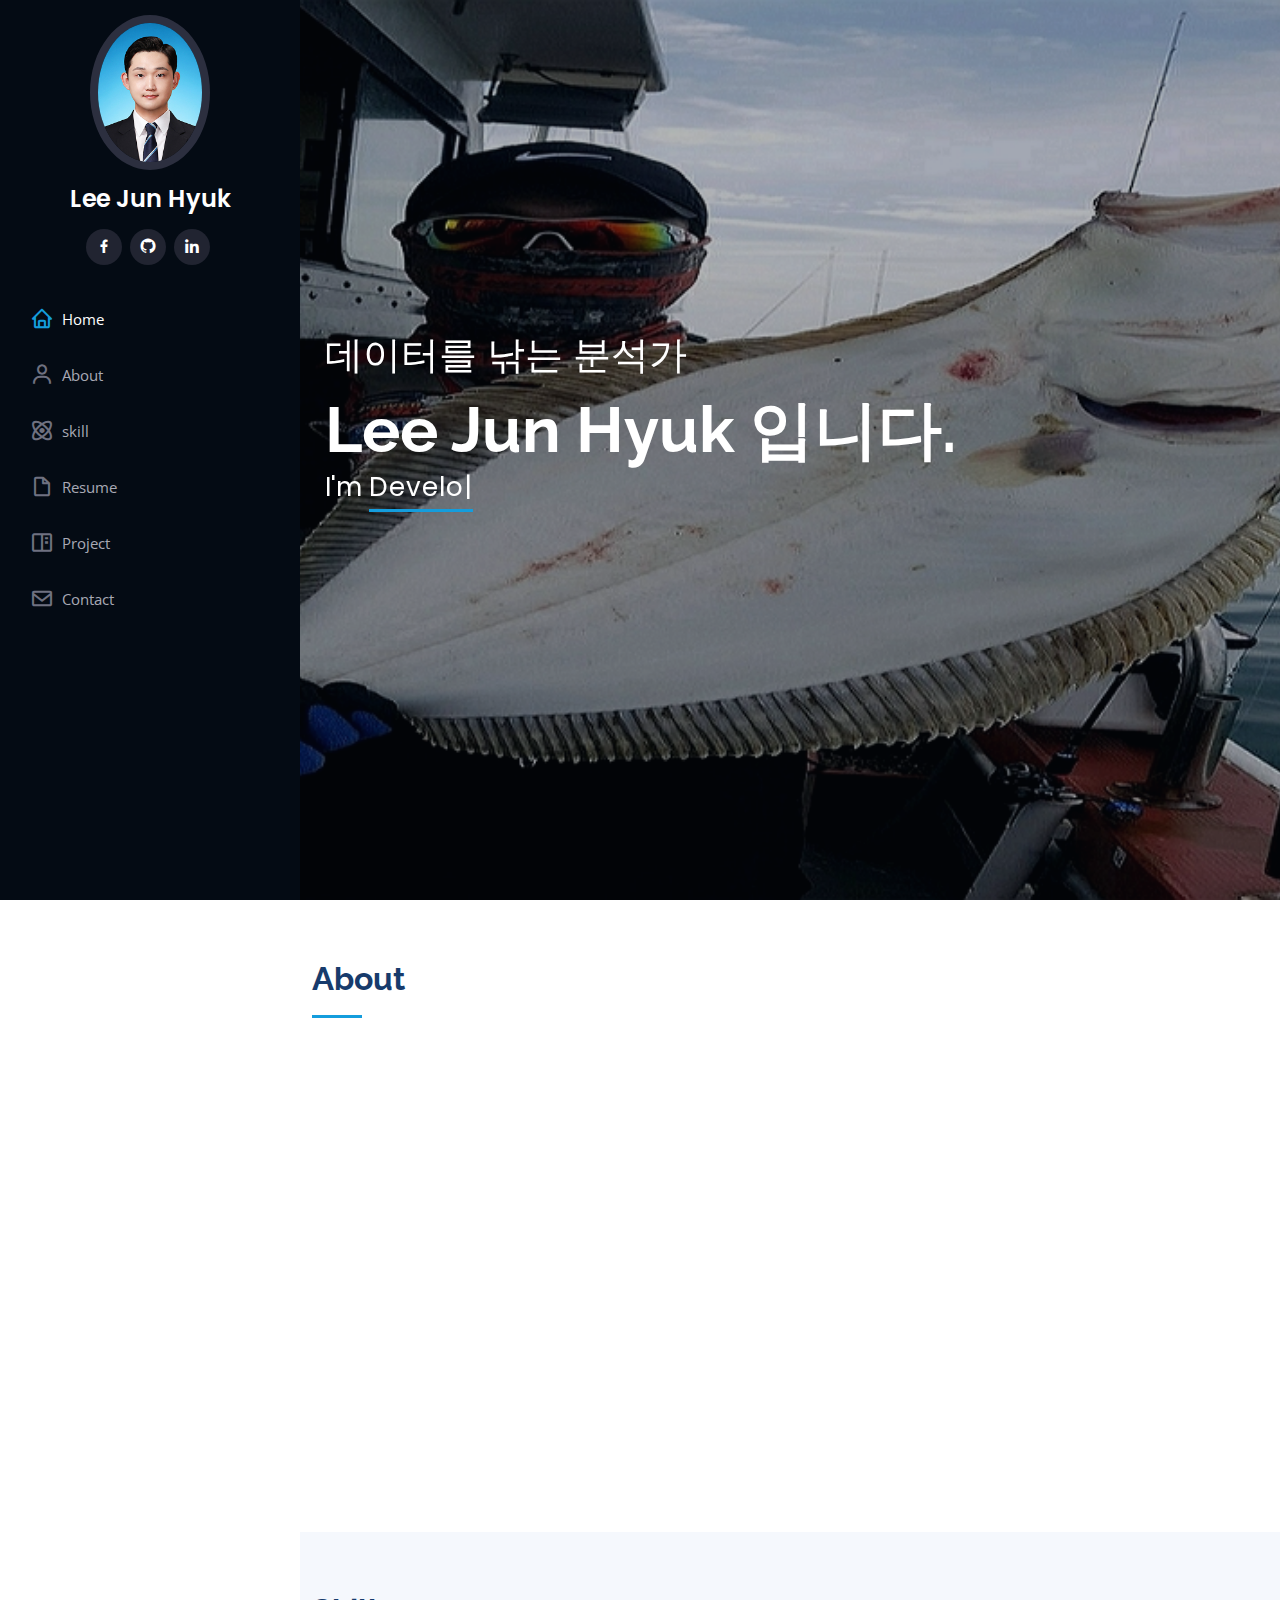
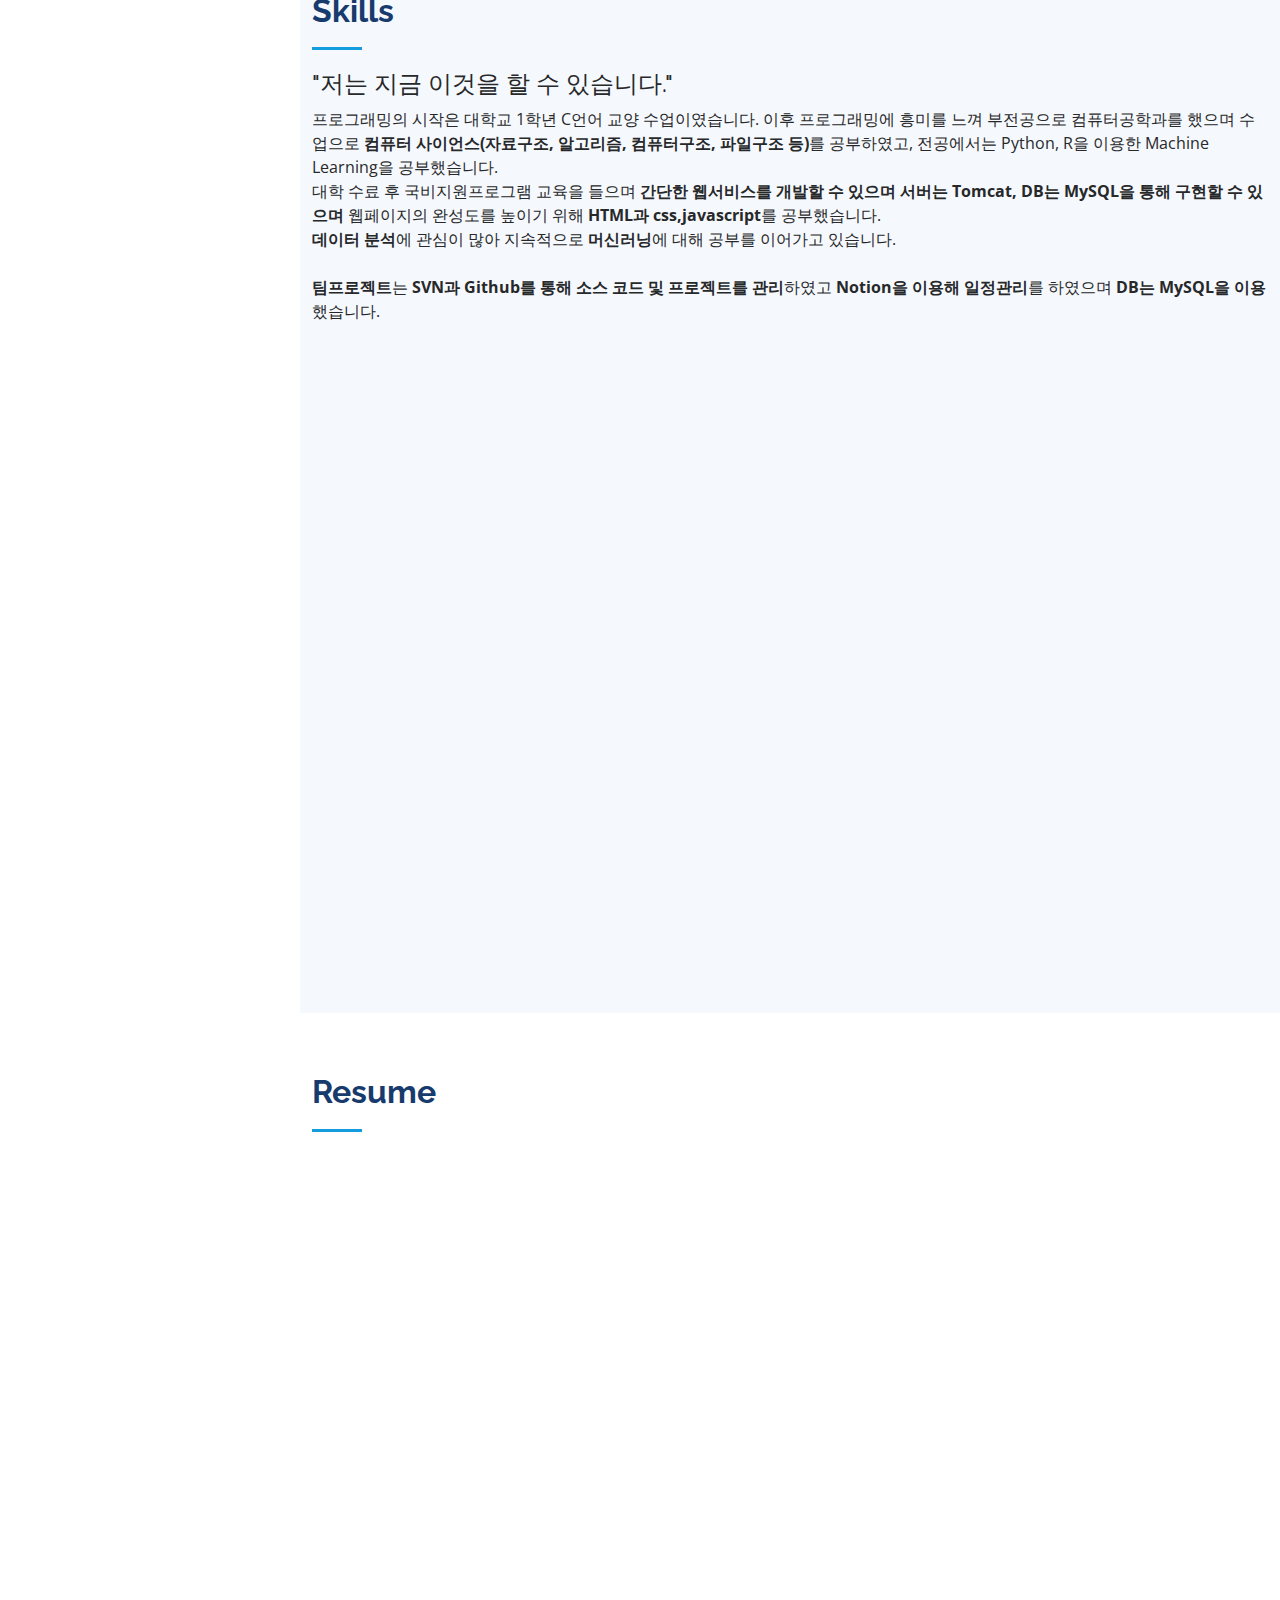
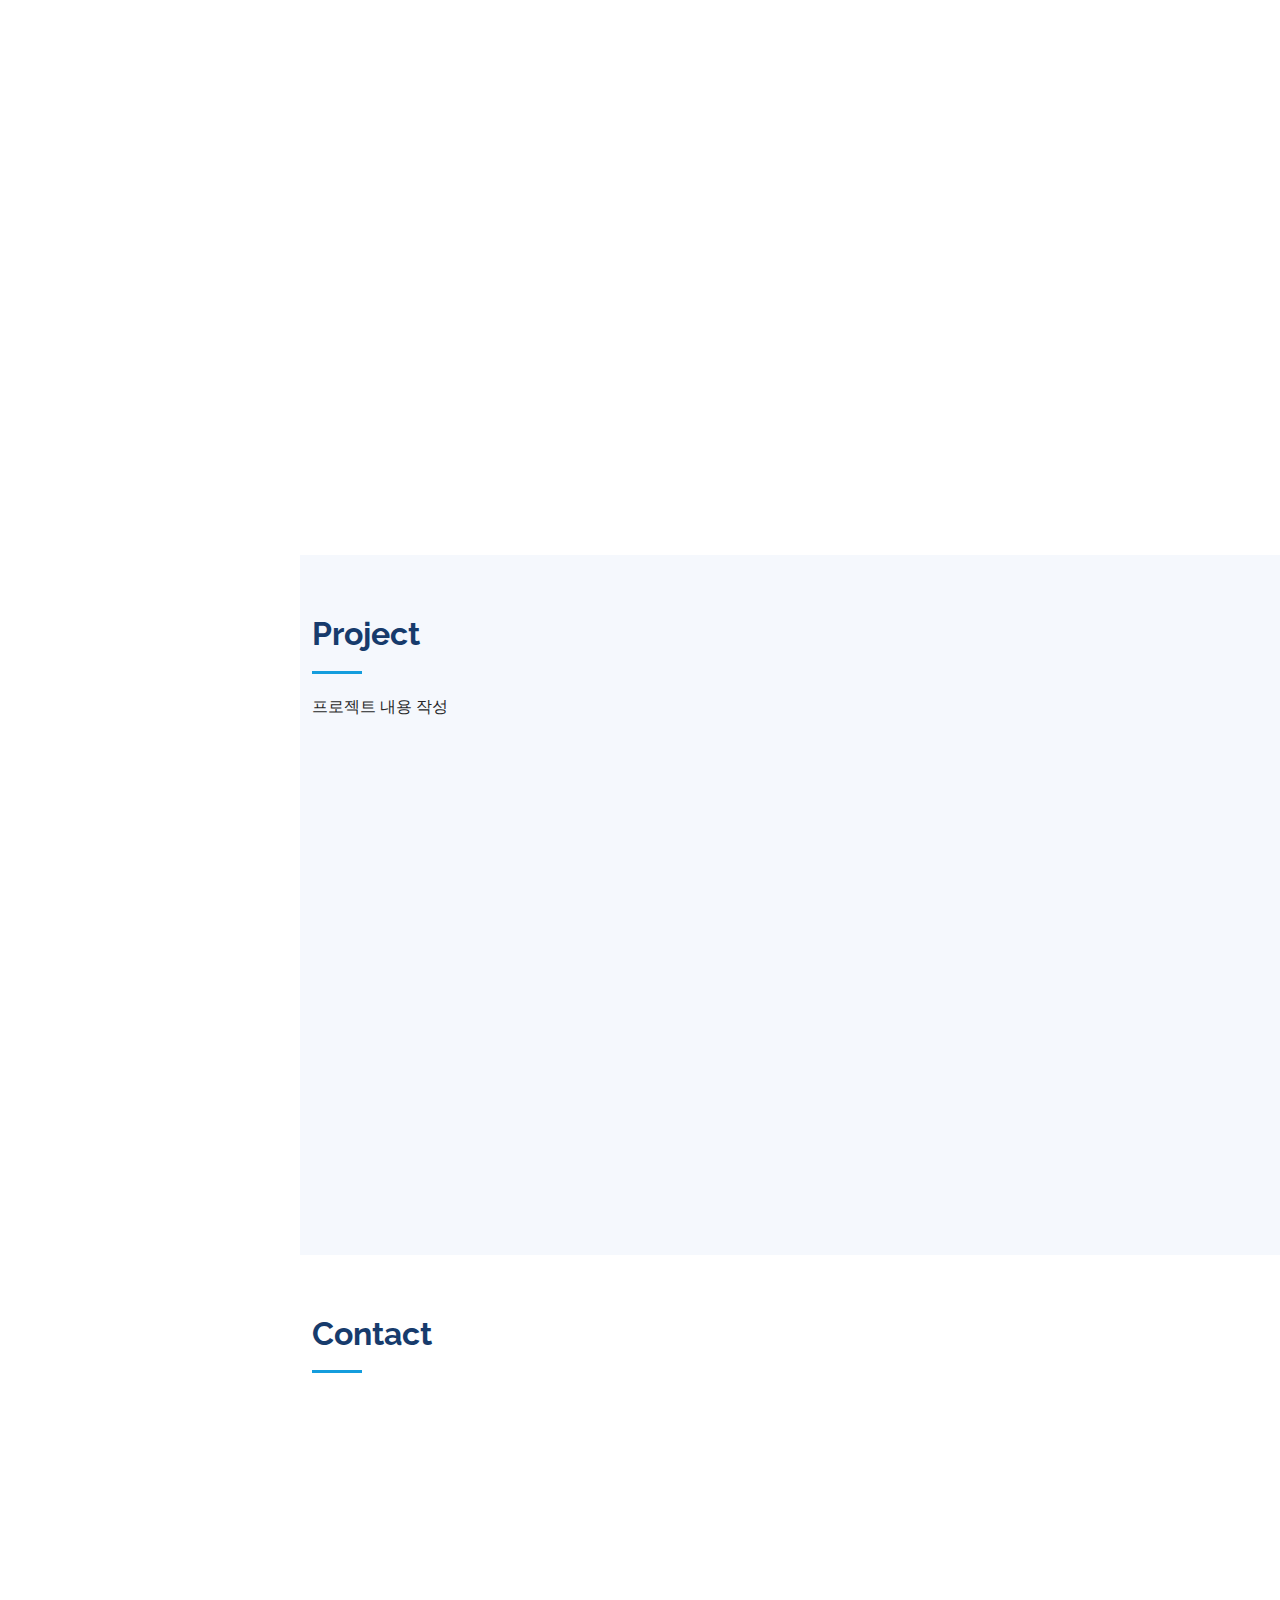
==== index.html @ de7efb99 "Add files via upload" ====
<!DOCTYPE html>
<html lang="en">

<head>
  <meta charset="utf-8">
  <meta content="width=device-width, initial-scale=1.0" name="viewport">

  <title>이준혁의 포트폴리오</title>
  <meta content="" name="description">
  <meta content="" name="keywords">

  <!-- Favicons -->
  <link href="assets/img/favicon.png" rel="icon">
  <link href="assets/img/apple-touch-icon.png" rel="apple-touch-icon">

  <!-- Google Fonts -->
  <link href="https://fonts.googleapis.com/css?family=Open+Sans:300,300i,400,400i,600,600i,700,700i|Raleway:300,300i,400,400i,500,500i,600,600i,700,700i|Poppins:300,300i,400,400i,500,500i,600,600i,700,700i" rel="stylesheet">

  <!-- Vendor CSS Files -->
  <link href="assets/vendor/aos/aos.css" rel="stylesheet">
  <link href="assets/vendor/bootstrap/css/bootstrap.min.css" rel="stylesheet">
  <link href="assets/vendor/bootstrap-icons/bootstrap-icons.css" rel="stylesheet">
  <link href="assets/vendor/boxicons/css/boxicons.min.css" rel="stylesheet">
  <link href="assets/vendor/glightbox/css/glightbox.min.css" rel="stylesheet">
  <link href="assets/vendor/swiper/swiper-bundle.min.css" rel="stylesheet">

  <!-- Template Main CSS File -->
  <link href="assets/css/style.css" rel="stylesheet">

  <!-- FontAwsome Icon -->
  <script src="https://kit.fontawesome.com/5588acbe35.js" crossorigin="anonymous"></script>
  <!-- =======================================================
  * Template Name: iPortfolio - v3.7.0
  * Template URL: https://bootstrapmade.com/iportfolio-bootstrap-portfolio-websites-template/
  * Author: BootstrapMade.com
  * License: https://bootstrapmade.com/license/
  ======================================================== -->
</head>

<body>

  <!-- ======= Mobile nav toggle button ======= -->
  <i class="bi bi-list mobile-nav-toggle d-xl-none"></i>

  <!-- ======= Header ======= -->
  <header id="header">
    <div class="d-flex flex-column">

      <div class="profile">
        <img src="assets/img/profile-img.jpg" alt="" class="img-fluid rounded-circle">
        <h1 class="text-light"><a href="index.html">Lee Jun Hyuk</a></h1>
        <div class="social-links mt-3 text-center">
          <a href="#" class="facebook"><i class="bx bxl-facebook"></i></a>
          <a href="#" class="github"><i class="bx bxl-github"></i></a>
          <a href="#" class="linkedin"><i class="bx bxl-linkedin"></i></a>
        </div>
      </div>

      <nav id="navbar" class="nav-menu navbar">
        <ul>
          <li><a href="index.html#hero" class="nav-link scrollto active"><i class="bx bx-home"></i> <span>Home</span></a></li>
          <li><a href="index.html#about" class="nav-link scrollto"><i class="bx bx-user"></i> <span>About</span></a></li>
          <li><a href="index.html#skills" class="nav-link scrollto"><i class='bx bx-atom'></i> <span>skill</span></a></li>
          <li><a href="index.html#resume" class="nav-link scrollto"><i class="bx bx-file-blank"></i> <span>Resume</span></a></li>
          <li><a href="index.html#portfolio" class="nav-link scrollto"><i class="bx bx-book-content"></i> <span>Project</span></a></li>
          <li><a href="index.html#contact" class="nav-link scrollto"><i class="bx bx-envelope"></i> <span>Contact</span></a></li>
        </ul>
      </nav><!-- .nav-menu -->
    </div>
  </header><!-- End Header -->

  <!-- ======= Hero Section ======= -->
  <section id="hero" class="d-flex flex-column justify-content-center align-items-center">
    <div class="hero-container" data-aos="fade-in">
      <h2>데이터를 낚는 분석가</h2>
      <h1>Lee Jun Hyuk 입니다.</h1>
      <p>I'm <span class="typed" data-typed-items="Developer, Data Scientist, Data Analyst, Angler"></span></p>
    </div>
  </section><!-- End Hero -->

  <main id="main">

    <!-- ======= About Section ======= -->
    <section id="about" class="about">
      <div class="container">
        <div class="section-title">
          <h2>About</h2>
          <p></p>
        </div>

        <div class="row">
          <div class="col-lg-4" data-aos="fade-right">
            <img src="assets/img/profile-img.jpg" class="img-fluid" alt="">
          </div>
          <div class="col-lg-8 pt-4 pt-lg-0 content" data-aos="fade-left">
            <h3>데이터 분석가 &amp; Back-end Developer</h3>
            <p class="fst-italic">
              Java, JavaScript를 이용한 Back-end와 Python, R을 이용한 데이터 분석을 뛰어나게 분석하기위해 공부하고 있습니다.
            </p>
            <div class="row">
              <div class="col-lg-6">
                <ul>
                  <li><i class="bi bi-chevron-right"></i> <strong>Birthday:</strong> <span>30 Nov 1997</span></li>
                  <li><i class="bi bi-chevron-right"></i> <strong>Website:</strong> <span>www.example.com</span></li>
                  <li><i class="bi bi-chevron-right"></i> <strong>Phone:</strong> <span>+82 10 8647 6552</span></li>
                  <li><i class="bi bi-chevron-right"></i> <strong>City:</strong> <span>전라북도, 군산시</span></li>
                </ul>
              </div>
              <div class="col-lg-6">
                <ul>
                  <li><i class="bi bi-chevron-right"></i> <strong>Age:</strong> <span>26</span></li>
                  <li><i class="bi bi-chevron-right"></i> <strong>Degree:</strong> <span>Bachelor of Statistics</span></li>
                  <li><i class="bi bi-chevron-right"></i> <strong>Email:</strong> <span>ljhljh6552@naver.com.com</span></li>
                </ul>
              </div>
            </div>
            <p>
             
            </p>
          </div>
        </div>

      </div>
    </section>
    <!-- ======= End About Section ======= -->

    <!-- ======= Facts Section ======= -->
    <!--
    <section id="facts" class="facts">
      <div class="container">

        <div class="section-title">
          <h2>Facts</h2>
          <p>Magnam dolores commodi suscipit. Necessitatibus eius consequatur ex aliquid fuga eum quidem. Sit sint consectetur velit. Quisquam quos quisquam cupiditate. Et nemo qui impedit suscipit alias ea. Quia fugiat sit in iste officiis commodi quidem hic quas.</p>
        </div>

        <div class="row no-gutters">

          <div class="col-lg-3 col-md-6 d-md-flex align-items-md-stretch" data-aos="fade-up">
            <div class="count-box">
              <i class="bi bi-emoji-smile"></i>
              <span data-purecounter-start="0" data-purecounter-end="232" data-purecounter-duration="1" class="purecounter"></span>
              <p><strong>Happy Clients</strong> consequuntur quae</p>
            </div>
          </div>

          <div class="col-lg-3 col-md-6 d-md-flex align-items-md-stretch" data-aos="fade-up" data-aos-delay="100">
            <div class="count-box">
              <i class="bi bi-journal-richtext"></i>
              <span data-purecounter-start="0" data-purecounter-end="521" data-purecounter-duration="1" class="purecounter"></span>
              <p><strong>Projects</strong> adipisci atque cum quia aut</p>
            </div>
          </div>

          <div class="col-lg-3 col-md-6 d-md-flex align-items-md-stretch" data-aos="fade-up" data-aos-delay="200">
            <div class="count-box">
              <i class="bi bi-headset"></i>
              <span data-purecounter-start="0" data-purecounter-end="1453" data-purecounter-duration="1" class="purecounter"></span>
              <p><strong>Hours Of Support</strong> aut commodi quaerat</p>
            </div>
          </div>

          <div class="col-lg-3 col-md-6 d-md-flex align-items-md-stretch" data-aos="fade-up" data-aos-delay="300">
            <div class="count-box">
              <i class="bi bi-people"></i>
              <span data-purecounter-start="0" data-purecounter-end="32" data-purecounter-duration="1" class="purecounter"></span>
              <p><strong>Hard Workers</strong> rerum asperiores dolor</p>
            </div>
          </div>

        </div>

      </div>
    </section>
    -->
    <!-- ======= End Facts Section ======= -->

    <!-- ======= Skills Section ======= -->
    <section id="skills" class="skills section-bg">
      <div class="container">

        <div class="section-title">
          <h2>Skills</h2>
          <h4>"저는 지금 이것을 할 수 있습니다."</h4>
          <p>프로그래밍의 시작은 대학교 1학년 C언어 교양 수업이였습니다. 이후 프로그래밍에 흥미를 느껴 부전공으로 컴퓨터공학과를 했으며 수업으로 <b>컴퓨터 사이언스(자료구조, 알고리즘, 컴퓨터구조, 파일구조 등)</b>를 공부하였고, 전공에서는 Python, R을 이용한 Machine Learning을 공부했습니다.<br>
            대학 수료 후 국비지원프로그램 교육을 들으며 <b>간단한 웹서비스를 개발할 수 있으며 서버는 Tomcat, DB는 MySQL을 통해 구현할 수 있으며</b> 웹페이지의 완성도를 높이기 위해 <b>HTML과 css,javascript</b>를 공부했습니다. <br>
            <b>데이터 분석</b>에 관심이 많아 지속적으로 <b>머신러닝</b>에 대해 공부를 이어가고 있습니다.<br>
            <br>
           <b> 팀프로젝트</b>는 <b>SVN과 Github를 통해 소스 코드 및 프로젝트를 관리</b>하였고 <b>Notion을 이용해 일정관리</b>를 하였으며<b> DB는 MySQL을 이용</b>했습니다.
          </p>
        </div>

        <div class="row skills-content">

          <div class="col-lg-6" data-aos="fade-up">

            <div class="progress">
              <span class="skill"><i class="fa-brands fa-python"></i> Python <i class="val">60%</i></span>
              <div class="progress-bar-wrap">
                <div class="progress-bar" role="progressbar" aria-valuenow="60" aria-valuemin="0" aria-valuemax="100"></div>
                <div class="progress-note">
                  <p>Python 기초에 대해 공부하고, Python을 통해 Machine Learning, Data Visualization 등을 배웠습니다. 
                    Python의 기본 문법들을 알고 있으며 자료구조, 알고리즘을 Python으로 공부했으며,
                    머신러닝 알고리즘으로는 TensorFlow를 공부했습니다. </p>
                </div>
              </div>
            </div>

            <div class="progress">
              <span class="skill"><i class="fa-brands fa-css3-alt"></i> CSS3 <i class="val">40%</i></span>
              <div class="progress-bar-wrap">
                <div class="progress-bar" role="progressbar" aria-valuenow="40" aria-valuemin="0" aria-valuemax="100"></div>
                <div class="progress-note">
                  <p>국비지원교육을 통해 기본 CSS문법을 공부하였고, 다른 코드를 참조하여 웹 페이지를 꾸밀 수 있는 수준까지 배웠습니다.</p>
                </div>
              </div>
            </div>

            <div class="progress">
              <span class="skill"><i class="fa-brands fa-js-square"></i> JavaScript <i class="val">60%</i></span>
              <div class="progress-bar-wrap">
                <div class="progress-bar" role="progressbar" aria-valuenow="60" aria-valuemin="0" aria-valuemax="100"></div>
                <div class="progress-note">
                  <p>Javascript의 기본 문법을 익히고, Jquery를 통해 직접 웹프론트에서 구동하도록 구현하고, Ajax를 통한 비동기 서버통신을 가능하게하여 댓글, 좋아요, DB에서 테이블 불러오기 등을 직접구현했습니다.</p>
                </div>
              </div>
            </div>

            <div class="progress">
              <span class="skill"><i class="fa-brands fa-html5"></i> HTML5 <i class="val">50%</i></span>
              <div class="progress-bar-wrap">
                <div class="progress-bar" role="progressbar" aria-valuenow="50" aria-valuemin="0" aria-valuemax="100"></div>
                <div class="progress-note">
                  <p>웹 서비스를 기획하여 직접 html 템플릿을 구성하거나, Bootstrap을 활용하여 원하는 데이터를 원하는 위치에 넣을 수 있습니다.</p>
                </div>
              </div>
            </div>

          </div>

          <div class="col-lg-6" data-aos="fade-up" data-aos-delay="100">
            
            <div class="progress">
              <span class="skill"><img src="https://img.icons8.com/ios/17/000000/java-coffee-cup-logo--v1.png"/>  Java <i class="val">60%</i></span>
              <div class="progress-bar-wrap">
                <div class="progress-bar" role="progressbar" aria-valuenow="60" aria-valuemin="0" aria-valuemax="100"></div>
                <div class="progress-note">
                  <p>Java 기초에 대해서 공부하고, 객체지향프로그래밍 하는법을 공부했습니다. 에디터 툴로는 Eclipse, Visual Studio Code를 사용했습니다. </p>
                </div>
              </div>
            </div>

            <div class="progress">
              <span class="skill"><i class="fa-brands fa-r-project"></i> R <i class="val">30%</i></span>
              <div class="progress-bar-wrap">
                <div class="progress-bar" role="progressbar" aria-valuenow="30" aria-valuemin="0" aria-valuemax="100"></div>
                <div class="progress-note">
                  <p>R의 기본 문법과 조금의 라이브러리를 사용할 줄 알고, 코드를 보면 이해할 수 있는 수준입니다.</p>
                </div>
              </div>
            </div>

            <div class="progress">
              <span class="skill"><img src="https://img.icons8.com/material-outlined/18/000000/mysql-logo.png"/> MySQL <i class="val">60%</i></span>
              <div class="progress-bar-wrap">
                <div class="progress-bar" role="progressbar" aria-valuenow="60" aria-valuemin="0" aria-valuemax="100"></div>
                <div class="progress-note">
                  <p>기본적인 CRUD를 사용할 줄 알고, 특정 조건을 통한 데이터검색을 사용할 줄 압니다. 
                    Java와 연동하여 DB관리하는  방법을 알고 있습니다. </p>
                </div>
              </div>
            </div>

          </div>

        </div>

      </div>
    </section><!-- End Skills Section -->

    <!-- ======= Resume Section ======= -->
    <section id="resume" class="resume">
      <div class="container">

        <div class="section-title">
          <h2>Resume</h2>
          <p></p>
        </div>

        <div class="row">
          <div class="col-lg-6" data-aos="fade-up">
            <h3 class="resume-title">Sumary</h3>
            <div class="resume-item pb-0">
              <h4>이준혁</h4>
              <p><em>전북대학교 전공으로 통계학, 부전공으로 컴퓨터공학을 수료했습니다.</em></p>
              <ul>
                <li>전라북도, 군산시</li>
                <li>(010) 8647-6552</li>
                <li>ljhljh6552@naver.com</li>
              </ul>
            </div>

            <h3 class="resume-title">Education</h3>
            <div class="resume-item">
              <h4>이젠IT아카데미 국비지원교육</h4>
              <h5>2022.01.24 - 2022.07.12</h5>
              <p><em>[빅데이터전문가] 빅데이터분석 머신러닝활용 (자바, 파이썬)</em></p>
              <p>HTML, CSS, Java, JSP 등 웹페이지 구현을 위한 프로그래밍을 학습하였고, MySQL의 CRUD를 JSP, Python과 연동하는 방법을 학습했습니다. <br>
                또한 빅데이터 분석을 위한 분산파일처리 시스템을 이론적으로 학습하였고, 데이터 분석을 위한 기법들을 학습하였습니다.</p>
            </div>
            <div class="resume-item">
              <h4>전북대학교</h4>
              <h5>2016.03.02 - 2022.02.22</h5>
              <p><em>본 : 통계학과 / 부 : 컴퓨터공학과 수료</em></p>
              <p>통계학과에서 Python, R의 기초, 기초통계학, 수리통계, 탐색적자료분석, 머신러닝의 기초 등을 배웠으며
                컴퓨터공학에서는 자료구조, 알고리즘, 이산수학, C++ 등을 배웠습니다.
              </p>
            </div>
            <div class="resume-item">
              <h4>남성고등학교</h4>
              <h5>2016.03.01 - 2016.02.17</h5>
              <p><em>전라북도 익산시  </em></p>
              <p></p>
            </div>
          </div>
          <div class="col-lg-6" data-aos="fade-up" data-aos-delay="100">
            <h3 class="resume-title">Professional Experience</h3>
            <div class="resume-item">
              <h4>추후 업데이트 할 예정입니다!</h4>
            </div>
            <!--
            <div class="resume-item">
              <h4>Senior graphic design specialist</h4>
              <h5>2019 - Present</h5>
              <p><em>Experion, New York, NY </em></p>
              <ul>
                <li>Lead in the design, development, and implementation of the graphic, layout, and production communication materials</li>
                <li>Delegate tasks to the 7 members of the design team and provide counsel on all aspects of the project. </li>
                <li>Supervise the assessment of all graphic materials in order to ensure quality and accuracy of the design</li>
                <li>Oversee the efficient use of production project budgets ranging from $2,000 - $25,000</li>
              </ul>
            </div>
            <div class="resume-item">
              <h4>Graphic design specialist</h4>
              <h5>2017 - 2018</h5>
              <p><em>Stepping Stone Advertising, New York, NY</em></p>
              <ul>
                <li>Developed numerous marketing programs (logos, brochures,infographics, presentations, and advertisements).</li>
                <li>Managed up to 5 projects or tasks at a given time while under pressure</li>
                <li>Recommended and consulted with clients on the most appropriate graphic design</li>
                <li>Created 4+ design presentations and proposals a month for clients and account managers</li>
              </ul>
            </div>
            -->
          </div>
        </div>

      </div>
    </section><!-- End Resume Section -->

    <!-- ======= Project Section ======= -->
    <section id="portfolio" class="portfolio section-bg">
      <div class="container">

        <div class="section-title">
          <h2>Project</h2>
          <p>프로젝트 내용 작성</p>
        </div>

        <div class="row" data-aos="fade-up">
          <div class="col-lg-12 d-flex justify-content-center">
            <ul id="portfolio-flters">
              <li data-filter="*" class="filter-active">All</li>
              <li data-filter=".filter-personal">개인프로젝트</li>
              <li data-filter=".filter-team">팀프로젝트</li>
            </ul>
          </div>
        </div>

        <div class="row portfolio-container" data-aos="fade-up" data-aos-delay="100">

          <div class="col-lg-4 col-md-6 portfolio-item filter-personal">
            <div class="portfolio-wrap">
              <img src="assets/img/portfolio/ohdo/ohdo-main.png" class="img-fluid" alt="">
              <div class="portfolio-links">
                <a href="assets/img/portfolio/ohdo/ohdo-main.png" data-gallery="portfolioGallery" class="portfolio-lightbox" title="개인 프로젝트 : 오도이촌"><i class="bx bx-plus"></i></a>
                <a href="portfolio-ohdo2chon.html" title="More Details"><i class="bx bx-link"></i></a>
              </div>
            </div>
          </div>

          <div class="col-lg-4 col-md-6 portfolio-item filter-team">
            <div class="portfolio-wrap">
              <img src="assets/img/portfolio/damoa/damoa-main.png" class="img-fluid" alt="">
              <div class="portfolio-links">
                <a href="assets/img/portfolio/damoa/damoa-main.png" data-gallery="portfolioGallery" class="portfolio-lightbox" title="팀프로젝트 : 다모아"><i class="bx bx-plus"></i></a>
                <a href="portfolio-damoa.html" title="More Details"><i class="bx bx-link"></i></a>
              </div>
            </div>
          </div>

          <div class="col-lg-4 col-md-6 portfolio-item filter-team">
            <div class="portfolio-wrap">
              <img src="assets/img/portfolio/zensla/zensla-main.png" class="img-fluid" alt="">
              <div class="portfolio-links">
                <a href="assets/img/portfolio/zensla/zensla-main.png" data-gallery="portfolioGallery" class="portfolio-lightbox" title="팀프로젝트 : Zensla"><i class="bx bx-plus"></i></a>
                <a href="portfolio-zensla.html" title="More Details"><i class="bx bx-link"></i></a>
              </div>
            </div>
          </div>

        </div>

      </div>
    </section><!-- End Project Section -->

    <!-- ======= Services Section ======= -->
    <!--
    <section id="services" class="services">
      <div class="container">

        <div class="section-title">
          <h2>Services</h2>
          <p>Magnam dolores commodi suscipit. Necessitatibus eius consequatur ex aliquid fuga eum quidem. Sit sint consectetur velit. Quisquam quos quisquam cupiditate. Et nemo qui impedit suscipit alias ea. Quia fugiat sit in iste officiis commodi quidem hic quas.</p>
        </div>

        <div class="row">
          <div class="col-lg-4 col-md-6 icon-box" data-aos="fade-up">
            <div class="icon"><i class="bi bi-briefcase"></i></div>
            <h4 class="title"><a href="">Lorem Ipsum</a></h4>
            <p class="description">Voluptatum deleniti atque corrupti quos dolores et quas molestias excepturi sint occaecati cupiditate non provident</p>
          </div>
          <div class="col-lg-4 col-md-6 icon-box" data-aos="fade-up" data-aos-delay="100">
            <div class="icon"><i class="bi bi-card-checklist"></i></div>
            <h4 class="title"><a href="">Dolor Sitema</a></h4>
            <p class="description">Minim veniam, quis nostrud exercitation ullamco laboris nisi ut aliquip ex ea commodo consequat tarad limino ata</p>
          </div>
          <div class="col-lg-4 col-md-6 icon-box" data-aos="fade-up" data-aos-delay="200">
            <div class="icon"><i class="bi bi-bar-chart"></i></div>
            <h4 class="title"><a href="">Sed ut perspiciatis</a></h4>
            <p class="description">Duis aute irure dolor in reprehenderit in voluptate velit esse cillum dolore eu fugiat nulla pariatur</p>
          </div>
          <div class="col-lg-4 col-md-6 icon-box" data-aos="fade-up" data-aos-delay="300">
            <div class="icon"><i class="bi bi-binoculars"></i></div>
            <h4 class="title"><a href="">Magni Dolores</a></h4>
            <p class="description">Excepteur sint occaecat cupidatat non proident, sunt in culpa qui officia deserunt mollit anim id est laborum</p>
          </div>
          <div class="col-lg-4 col-md-6 icon-box" data-aos="fade-up" data-aos-delay="400">
            <div class="icon"><i class="bi bi-brightness-high"></i></div>
            <h4 class="title"><a href="">Nemo Enim</a></h4>
            <p class="description">At vero eos et accusamus et iusto odio dignissimos ducimus qui blanditiis praesentium voluptatum deleniti atque</p>
          </div>
          <div class="col-lg-4 col-md-6 icon-box" data-aos="fade-up" data-aos-delay="500">
            <div class="icon"><i class="bi bi-calendar4-week"></i></div>
            <h4 class="title"><a href="">Eiusmod Tempor</a></h4>
            <p class="description">Et harum quidem rerum facilis est et expedita distinctio. Nam libero tempore, cum soluta nobis est eligendi</p>
          </div>
        </div>

      </div>
    </section>--><!-- End Services Section -->

    <!-- ======= Testimonials Section ======= --><!--
    <section id="testimonials" class="testimonials section-bg">
      <div class="container">

        <div class="section-title">
          <h2>Testimonials</h2>
          <p>Magnam dolores commodi suscipit. Necessitatibus eius consequatur ex aliquid fuga eum quidem. Sit sint consectetur velit. Quisquam quos quisquam cupiditate. Et nemo qui impedit suscipit alias ea. Quia fugiat sit in iste officiis commodi quidem hic quas.</p>
        </div>

        <div class="testimonials-slider swiper" data-aos="fade-up" data-aos-delay="100">
          <div class="swiper-wrapper">

            <div class="swiper-slide">
              <div class="testimonial-item" data-aos="fade-up">
                <p>
                  <i class="bx bxs-quote-alt-left quote-icon-left"></i>
                  Proin iaculis purus consequat sem cure digni ssim donec porttitora entum suscipit rhoncus. Accusantium quam, ultricies eget id, aliquam eget nibh et. Maecen aliquam, risus at semper.
                  <i class="bx bxs-quote-alt-right quote-icon-right"></i>
                </p>
                <img src="assets/img/testimonials/testimonials-1.jpg" class="testimonial-img" alt="">
                <h3>Saul Goodman</h3>
                <h4>Ceo &amp; Founder</h4>
              </div>
            </div>

            <div class="swiper-slide">
              <div class="testimonial-item" data-aos="fade-up" data-aos-delay="100">
                <p>
                  <i class="bx bxs-quote-alt-left quote-icon-left"></i>
                  Export tempor illum tamen malis malis eram quae irure esse labore quem cillum quid cillum eram malis quorum velit fore eram velit sunt aliqua noster fugiat irure amet legam anim culpa.
                  <i class="bx bxs-quote-alt-right quote-icon-right"></i>
                </p>
                <img src="assets/img/testimonials/testimonials-2.jpg" class="testimonial-img" alt="">
                <h3>Sara Wilsson</h3>
                <h4>Designer</h4>
              </div>
            </div>

            <div class="swiper-slide">
              <div class="testimonial-item" data-aos="fade-up" data-aos-delay="200">
                <p>
                  <i class="bx bxs-quote-alt-left quote-icon-left"></i>
                  Enim nisi quem export duis labore cillum quae magna enim sint quorum nulla quem veniam duis minim tempor labore quem eram duis noster aute amet eram fore quis sint minim.
                  <i class="bx bxs-quote-alt-right quote-icon-right"></i>
                </p>
                <img src="assets/img/testimonials/testimonials-3.jpg" class="testimonial-img" alt="">
                <h3>Jena Karlis</h3>
                <h4>Store Owner</h4>
              </div>
            </div>

            <div class="swiper-slide">
              <div class="testimonial-item" data-aos="fade-up" data-aos-delay="300">
                <p>
                  <i class="bx bxs-quote-alt-left quote-icon-left"></i>
                  Fugiat enim eram quae cillum dolore dolor amet nulla culpa multos export minim fugiat minim velit minim dolor enim duis veniam ipsum anim magna sunt elit fore quem dolore labore illum veniam.
                  <i class="bx bxs-quote-alt-right quote-icon-right"></i>
                </p>
                <img src="assets/img/testimonials/testimonials-4.jpg" class="testimonial-img" alt="">
                <h3>Matt Brandon</h3>
                <h4>Freelancer</h4>
              </div>
            </div>

            <div class="swiper-slide">
              <div class="testimonial-item" data-aos="fade-up" data-aos-delay="400">
                <p>
                  <i class="bx bxs-quote-alt-left quote-icon-left"></i>
                  Quis quorum aliqua sint quem legam fore sunt eram irure aliqua veniam tempor noster veniam enim culpa labore duis sunt culpa nulla illum cillum fugiat legam esse veniam culpa fore nisi cillum quid.
                  <i class="bx bxs-quote-alt-right quote-icon-right"></i>
                </p>
                <img src="assets/img/testimonials/testimonials-5.jpg" class="testimonial-img" alt="">
                <h3>John Larson</h3>
                <h4>Entrepreneur</h4>
              </div>
            </div>

          </div>
          <div class="swiper-pagination"></div>
        </div>

      </div>
    </section>-->

    <!-- ======= Contact Section ======= -->
    <section id="contact" class="contact">
      <div class="container">

        <div class="section-title">
          <h2>Contact</h2>
        </div>

        <div class="row" data-aos="fade-in">

          <div class="col-lg-5 d-flex align-items-stretch">
            <div class="info">
              <div class="address">
                <i class="bi bi-geo-alt"></i>
                <h4>Location:</h4>
                <p>전라북도, 군산시 궁포2로 20</p>
              </div>

              <div class="email">
                <i class="bi bi-envelope"></i>
                <h4>Email:</h4>
                <p>ljhljh6552@naver.com</p>
              </div>

              <div class="phone">
                <i class="bi bi-phone"></i>
                <h4>Call:</h4>
                <p>+82 10 8647 6552</p>
              </div>
              <iframe src="https://www.google.com/maps/embed?pb=!1m18!1m12!1m3!1d3228.676523397928!2d126.73810891555677!3d35.97933317117203!2m3!1f0!2f0!3f0!3m2!1i1024!2i768!4f13.1!3m3!1m2!1s0x35705c8a60379395%3A0xe7c67b8b4cd2d12a!2z6rWw7IKwIOuUlOyYpOyFmOyLnO2LsCDtkbjrpbTsp4DsmKQ!5e0!3m2!1sko!2skr!4v1657166901945!5m2!1sko!2skr"frameborder="0" style="border:0; width: 100%; height: 290px;" allowfullscreen></iframe>
            </div>

          </div>

          <div class="col-lg-7 mt-5 mt-lg-0 d-flex align-items-stretch">
            <form role="form" class="php-email-form" autocomplete="off">
              <div class="row">
                <h4>PHP를 이용한 비동기 메일 보내기 업데이트 예정입니다!</h4>
                <!--
                <div class="form-group col-md-6">
                  <label for="name">Your Name</label>
                  <input type="text" name="name" class="form-control" id="name" required>
                </div>
                <div class="form-group col-md-6">
                  <label for="name">Your Email</label>
                  <input type="email" class="form-control" name="email" id="email" required>
                </div>
              </div>
              <div class="form-group">
                <label for="name">Subject</label>
                <input type="text" class="form-control" name="subject" id="subject" required>
              </div>
              <div class="form-group">
                <label for="name">Message</label>
                <textarea class="form-control" name="message" rows="10" required></textarea>
              </div>
              <div class="my-3">
                <div class="loading">Loading</div>
                <div class="error-message"></div>
                <div class="sent-message">Your message has been sent. Thank you!</div>
              </div>
              <div class="text-center"><button type="submit">Send Message</button></div>
              -->
            </form>
          </div>

        </div>

      </div>
    </section><!-- End Contact Section -->

  </main><!-- End #main -->

  <!-- ======= Footer ======= -->
  <!--
  <footer id="footer">
    <div class="container">
      <div class="copyright">
        &copy; Copyright <strong><span>iPortfolio</span></strong>
      </div>
      <div class="credits">
      -->
        <!-- All the links in the footer should remain intact. -->
        <!-- You can delete the links only if you purchased the pro version. -->
        <!-- Licensing information: https://bootstrapmade.com/license/ -->
        <!-- Purchase the pro version with working PHP/AJAX contact form: https://bootstrapmade.com/iportfolio-bootstrap-portfolio-websites-template/ -->
        <!--
        Designed by <a href="https://bootstrapmade.com/">BootstrapMade</a>
      </div>
    </div>
  </footer>--><!-- End  Footer -->

  <a href="#" class="back-to-top d-flex align-items-center justify-content-center"><i class="bi bi-arrow-up-short"></i></a>

  <!-- Vendor JS Files -->
  <script src="assets/vendor/purecounter/purecounter.js"></script>
  <script src="assets/vendor/aos/aos.js"></script>
  <script src="assets/vendor/bootstrap/js/bootstrap.bundle.min.js"></script>
  <script src="assets/vendor/glightbox/js/glightbox.min.js"></script>
  <script src="assets/vendor/isotope-layout/isotope.pkgd.min.js"></script>
  <script src="assets/vendor/swiper/swiper-bundle.min.js"></script>
  <script src="assets/vendor/typed.js/typed.min.js"></script>
  <script src="assets/vendor/waypoints/noframework.waypoints.js"></script>
  <script src="assets/vendor/php-email-form/validate.js"></script>

  <!-- Template Main JS File -->
  <script src="assets/js/main.js"></script>

</body>

</html>
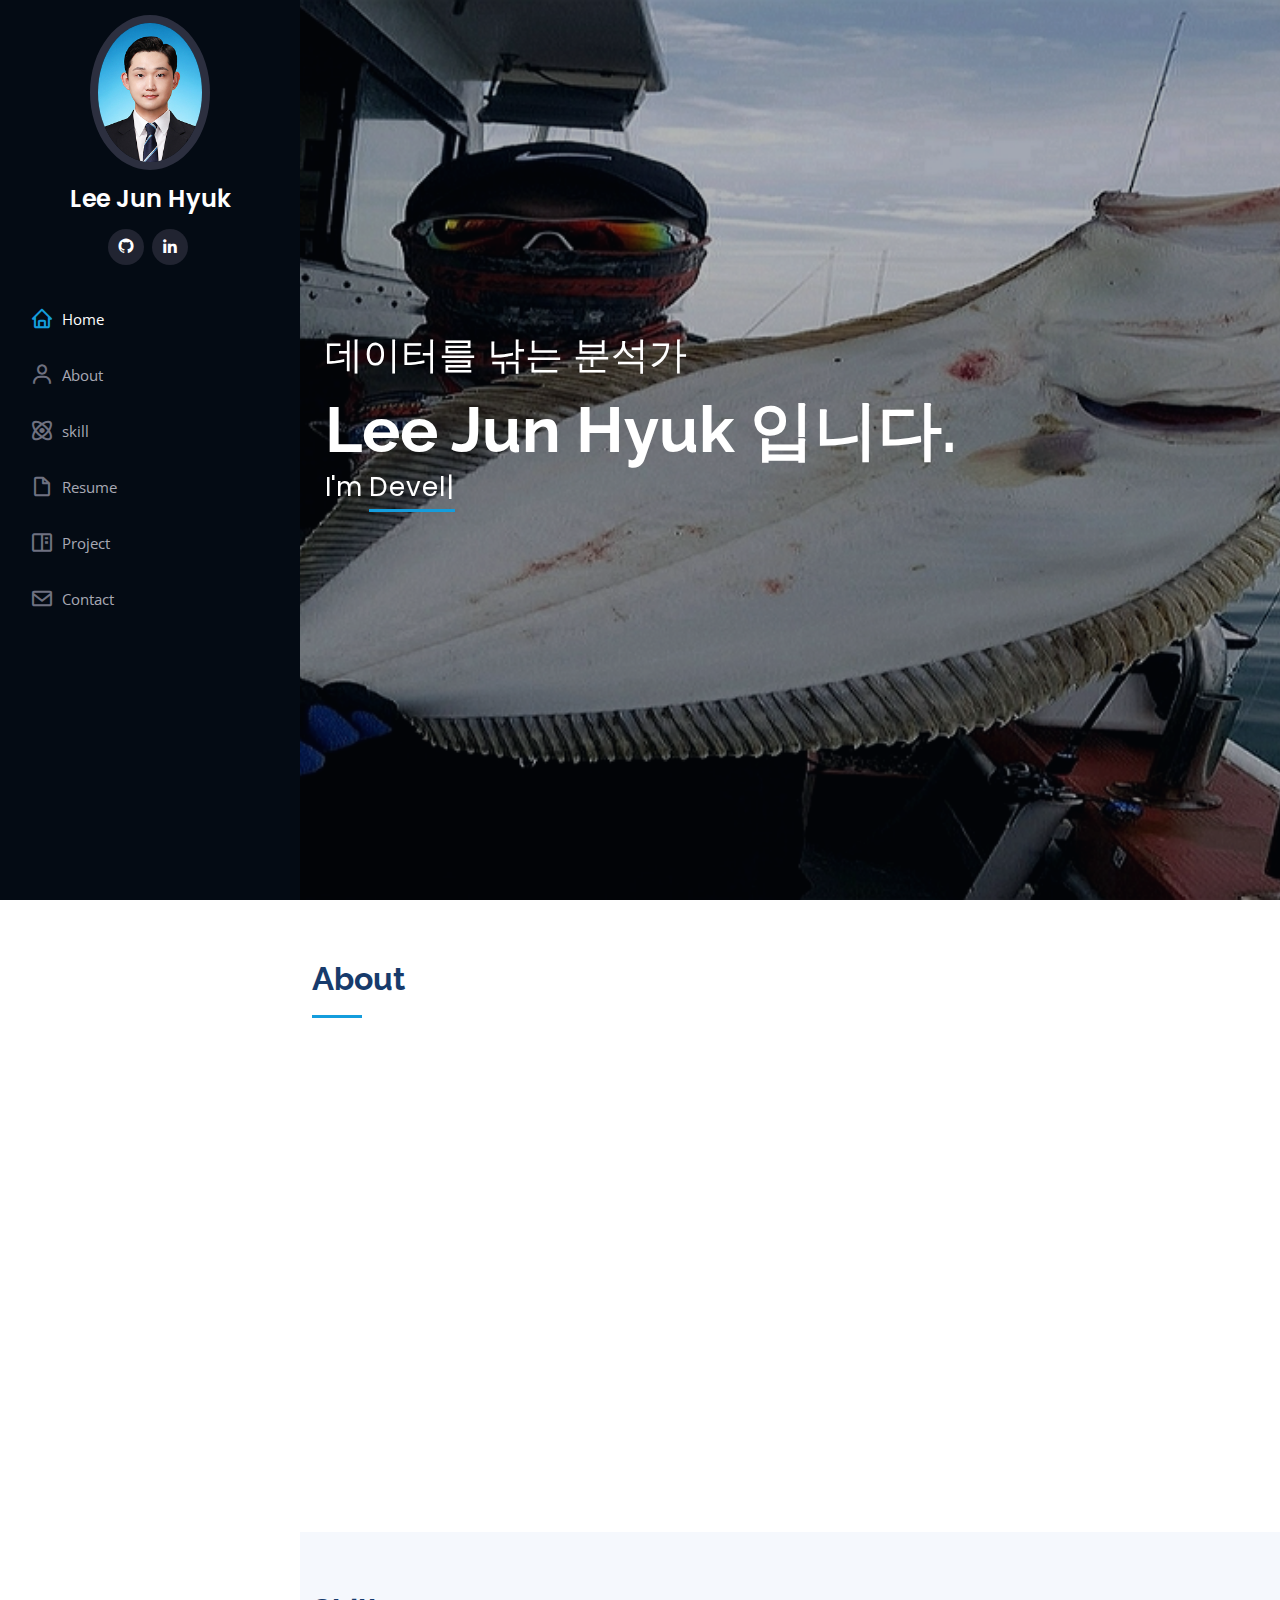
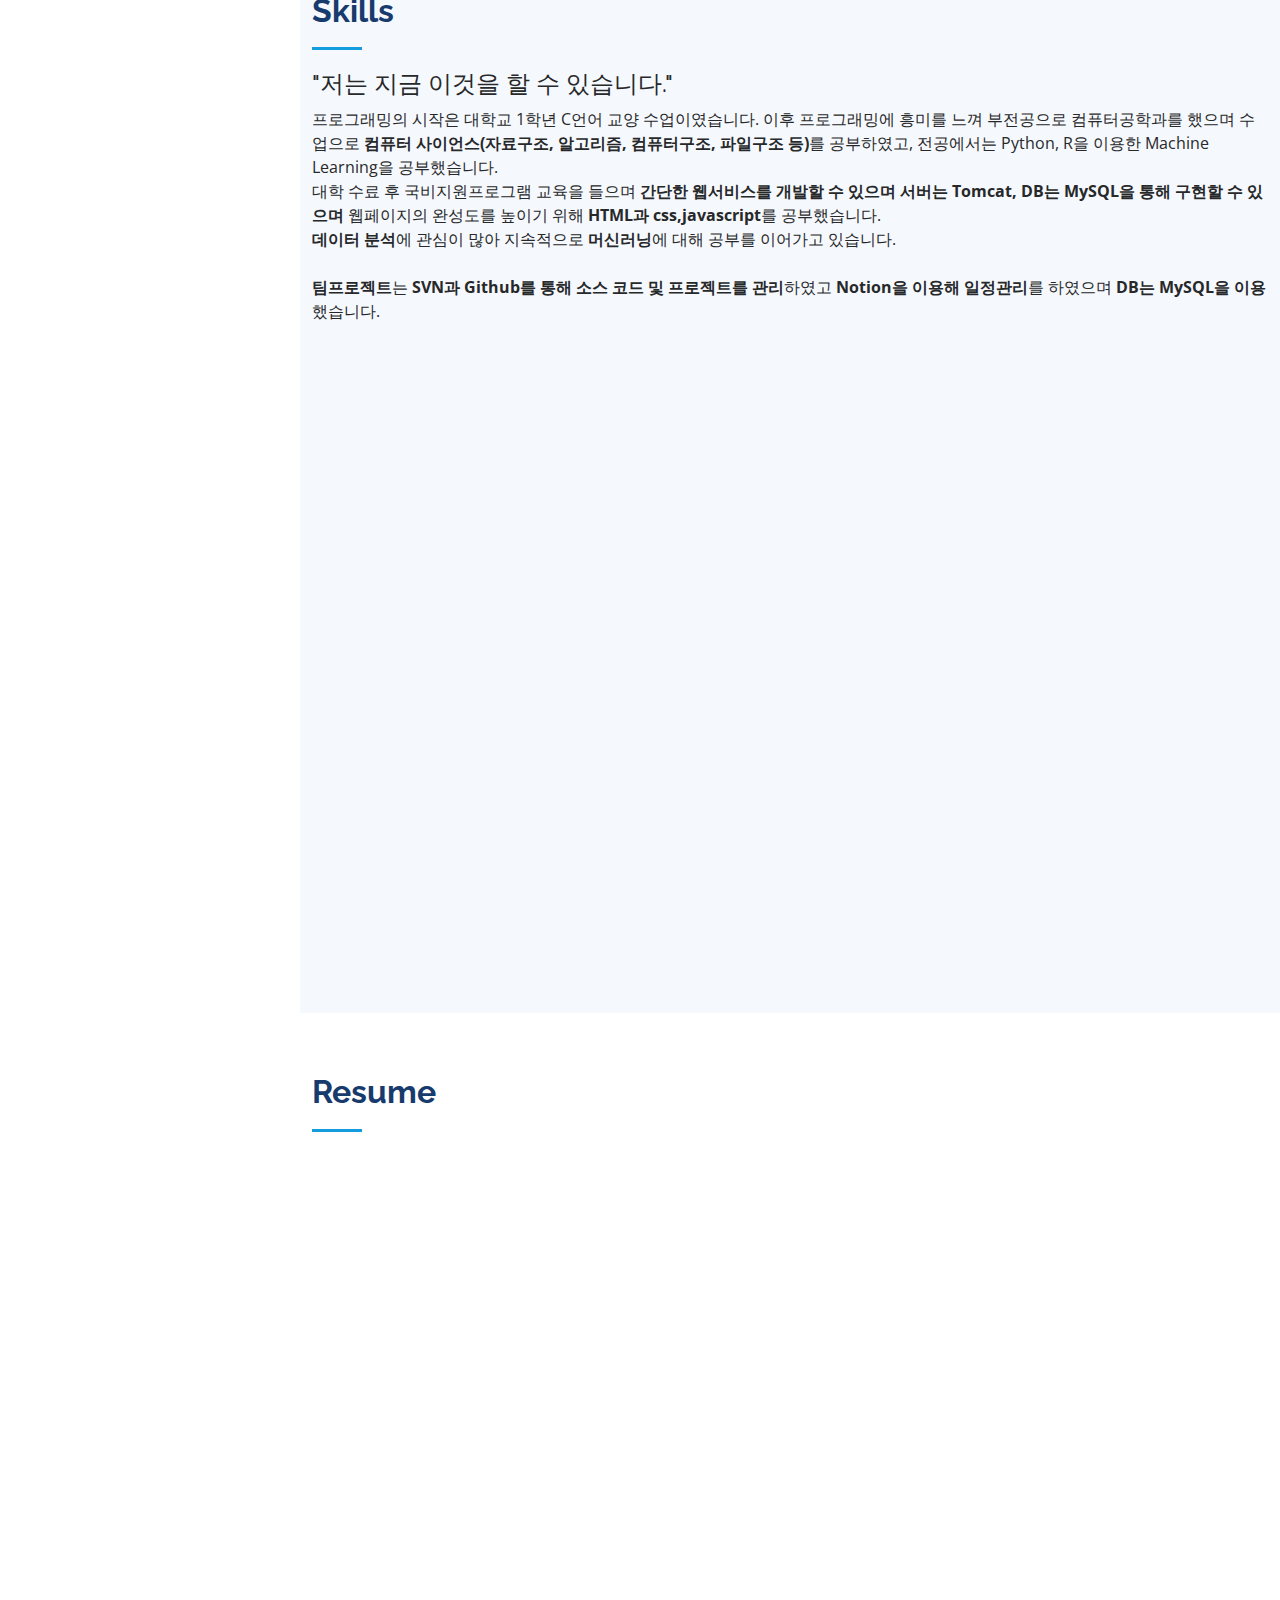
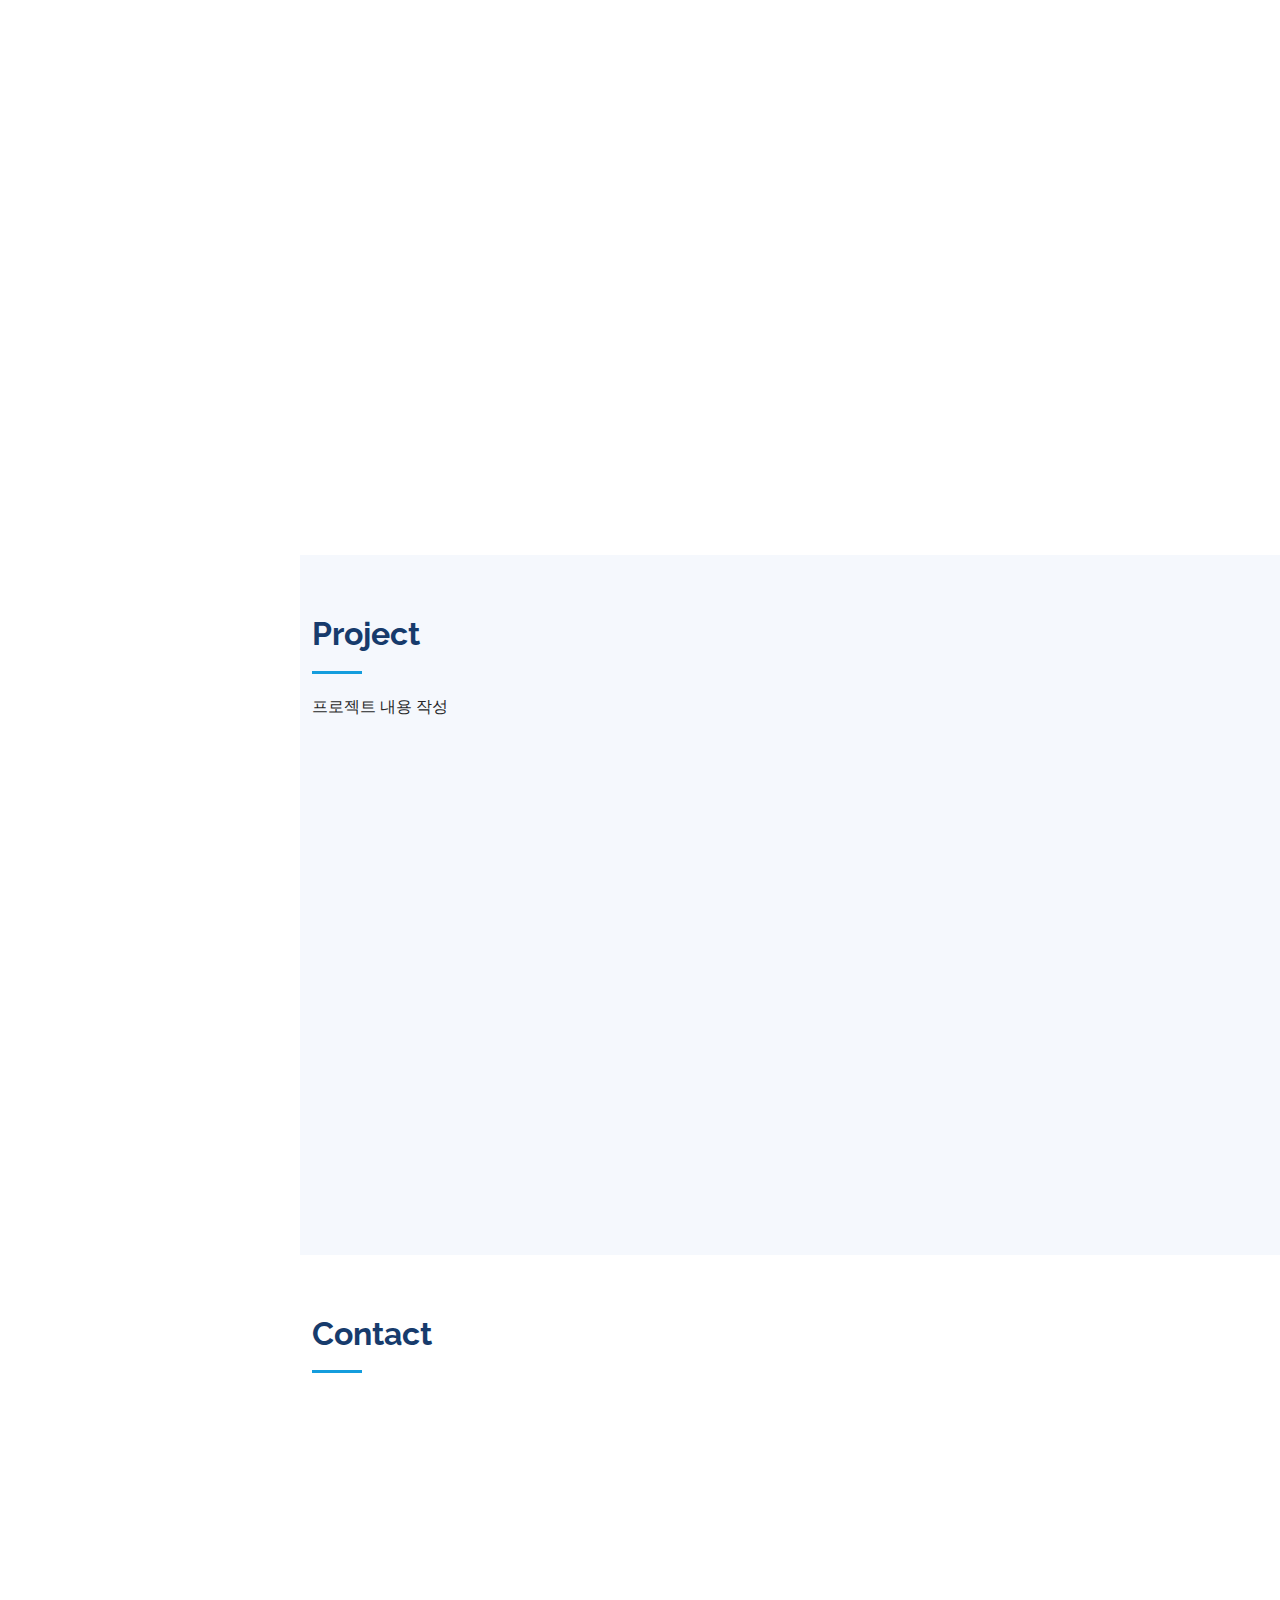
==== commit 1c48bc29: "Update index.html" ====
--- a/index.html
+++ b/index.html
@@ -50,9 +50,8 @@
         <img src="assets/img/profile-img.jpg" alt="" class="img-fluid rounded-circle">
         <h1 class="text-light"><a href="index.html">Lee Jun Hyuk</a></h1>
         <div class="social-links mt-3 text-center">
-          <a href="#" class="facebook"><i class="bx bxl-facebook"></i></a>
-          <a href="#" class="github"><i class="bx bxl-github"></i></a>
-          <a href="#" class="linkedin"><i class="bx bxl-linkedin"></i></a>
+          <a href="https://github.com/devJun97/" class="github"><i class="bx bxl-github"></i></a>
+          <a href="www.linkedin.com/in/leejunhyk97" class="linkedin"><i class="bx bxl-linkedin"></i></a>
         </div>
       </div>
 
@@ -654,4 +653,4 @@
 
 </body>
 
-</html>+</html>
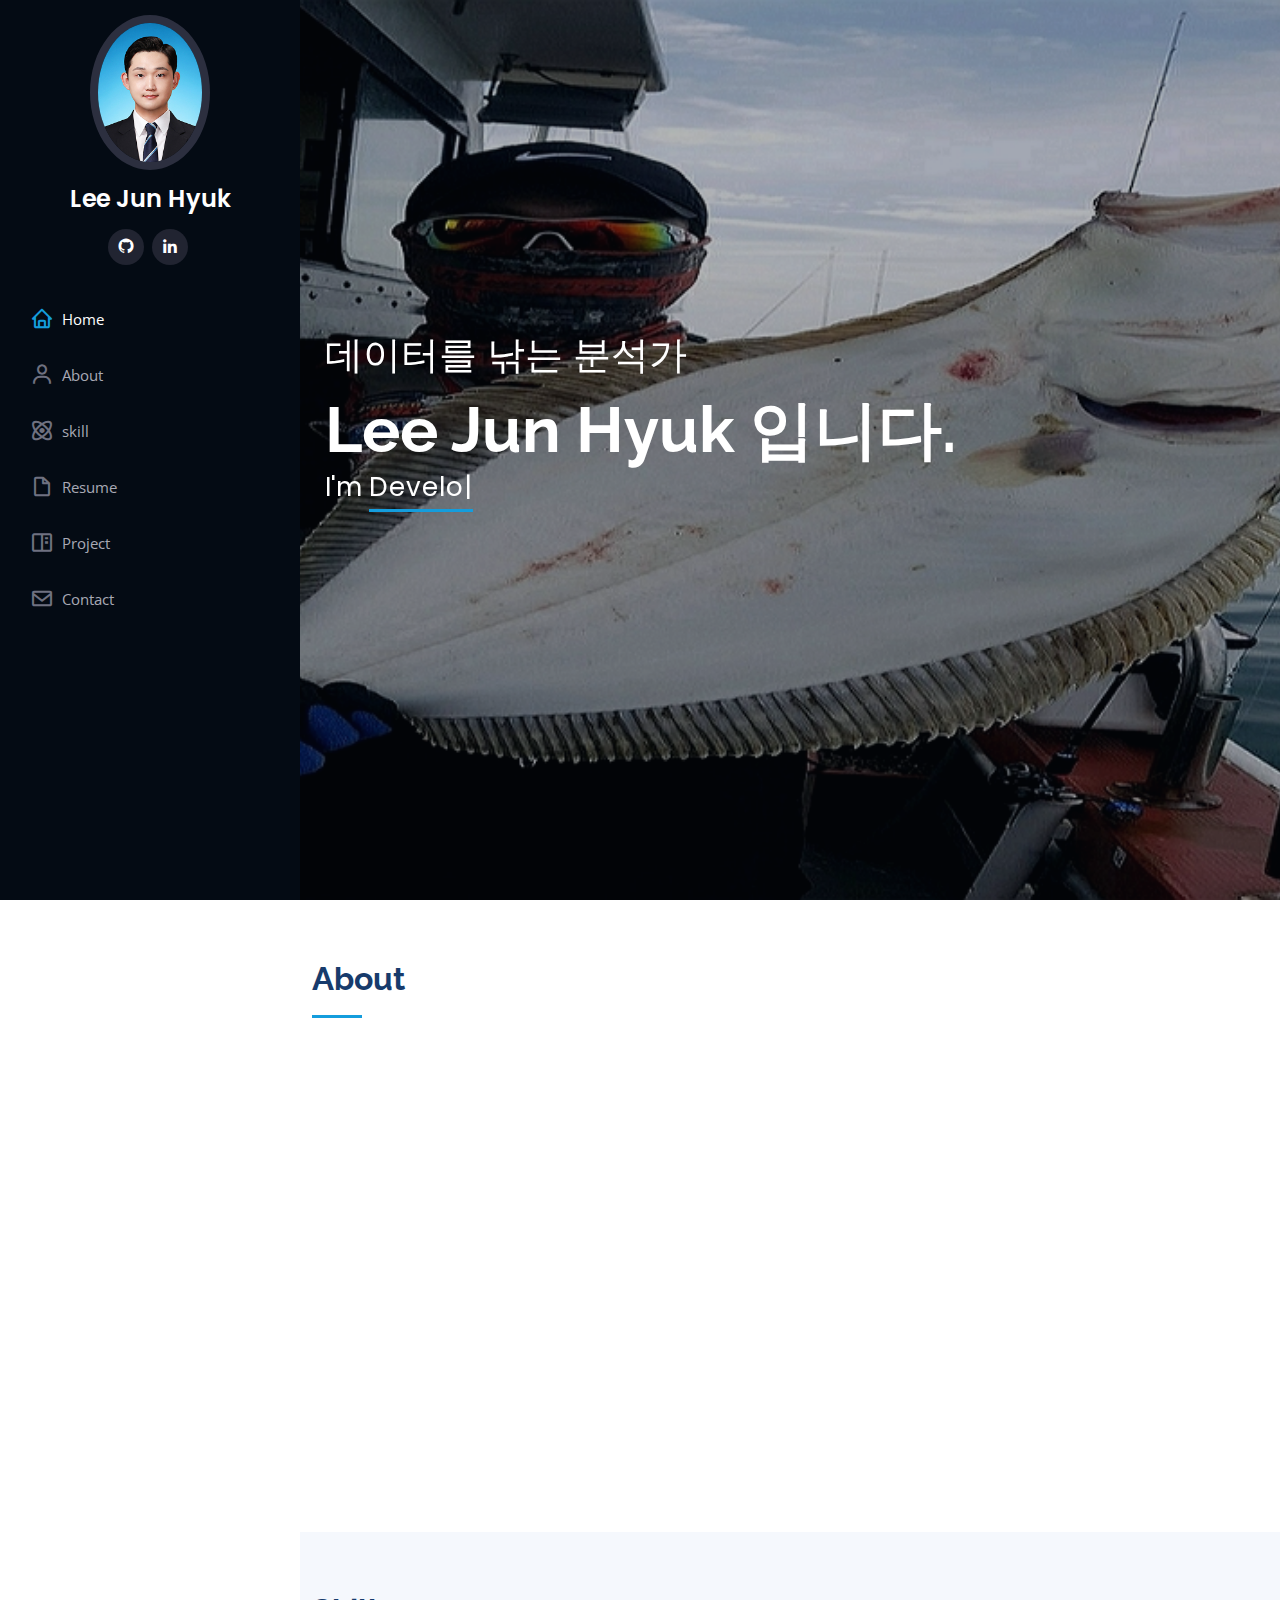
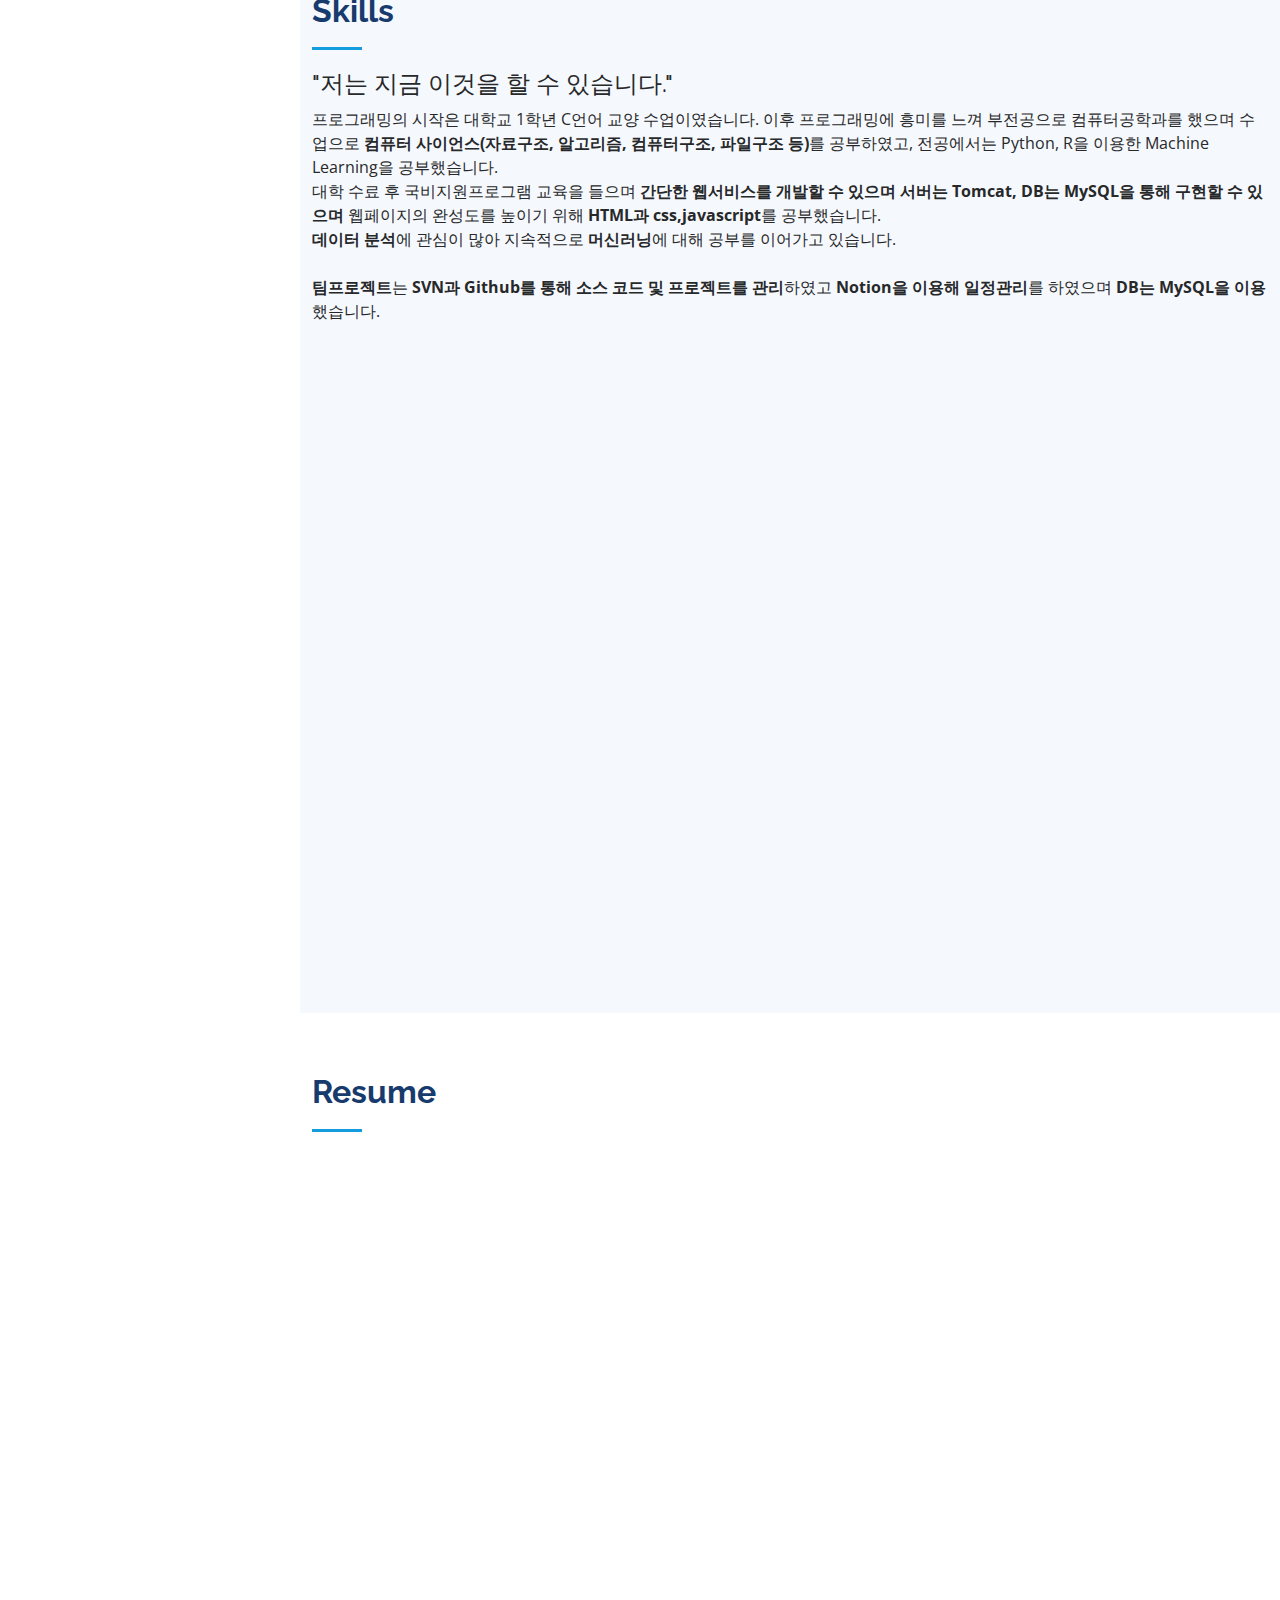
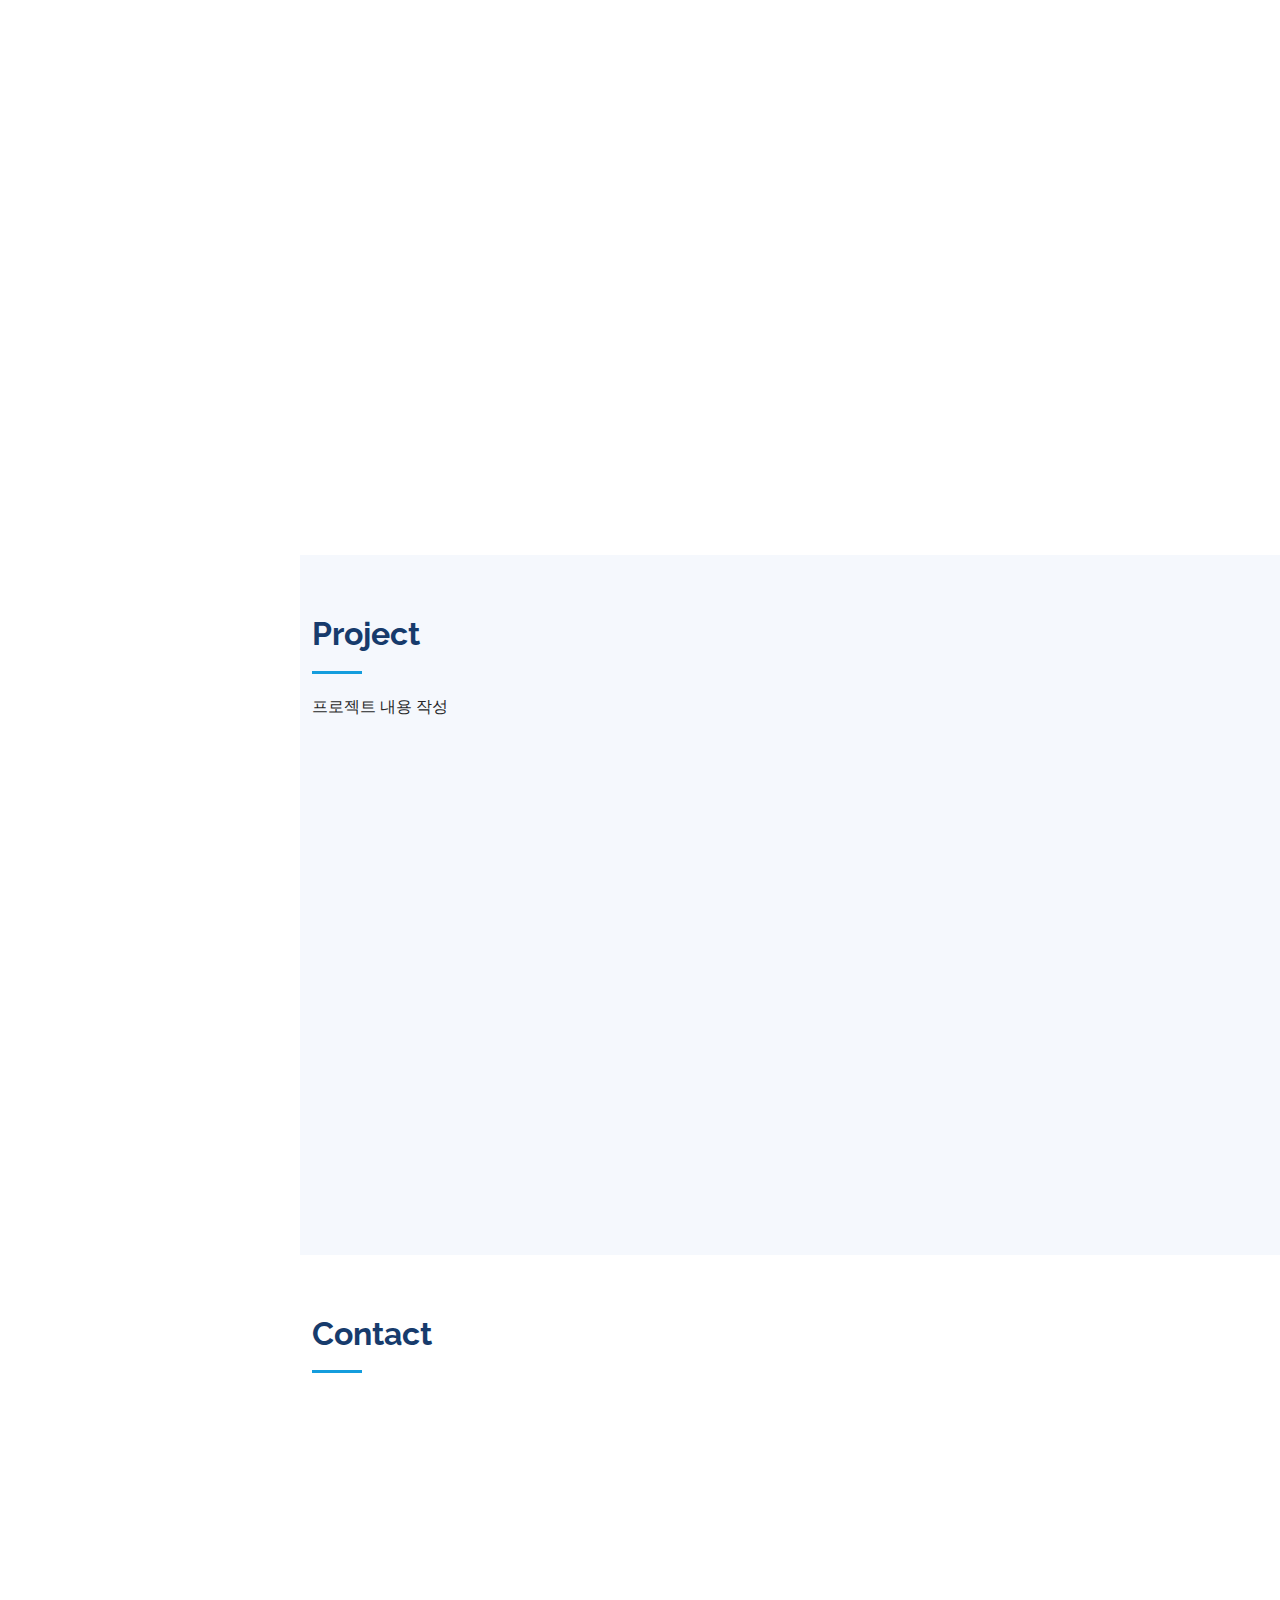
==== commit e0726272: "Add files via upload" ====
--- a/index.html
+++ b/index.html
@@ -50,8 +50,8 @@
         <img src="assets/img/profile-img.jpg" alt="" class="img-fluid rounded-circle">
         <h1 class="text-light"><a href="index.html">Lee Jun Hyuk</a></h1>
         <div class="social-links mt-3 text-center">
-          <a href="https://github.com/devJun97/" class="github"><i class="bx bxl-github"></i></a>
-          <a href="www.linkedin.com/in/leejunhyk97" class="linkedin"><i class="bx bxl-linkedin"></i></a>
+          <a href="https://github.com/devJun97/" class="github" target="_blank"><i class="bx bxl-github"></i></a>
+          <a href="https://www.linkedin.com/in/leejunhyk97/" class="linkedin" target="_blank"><i class="bx bxl-linkedin"></i></a>
         </div>
       </div>
 
@@ -653,4 +653,4 @@
 
 </body>
 
-</html>
+</html>